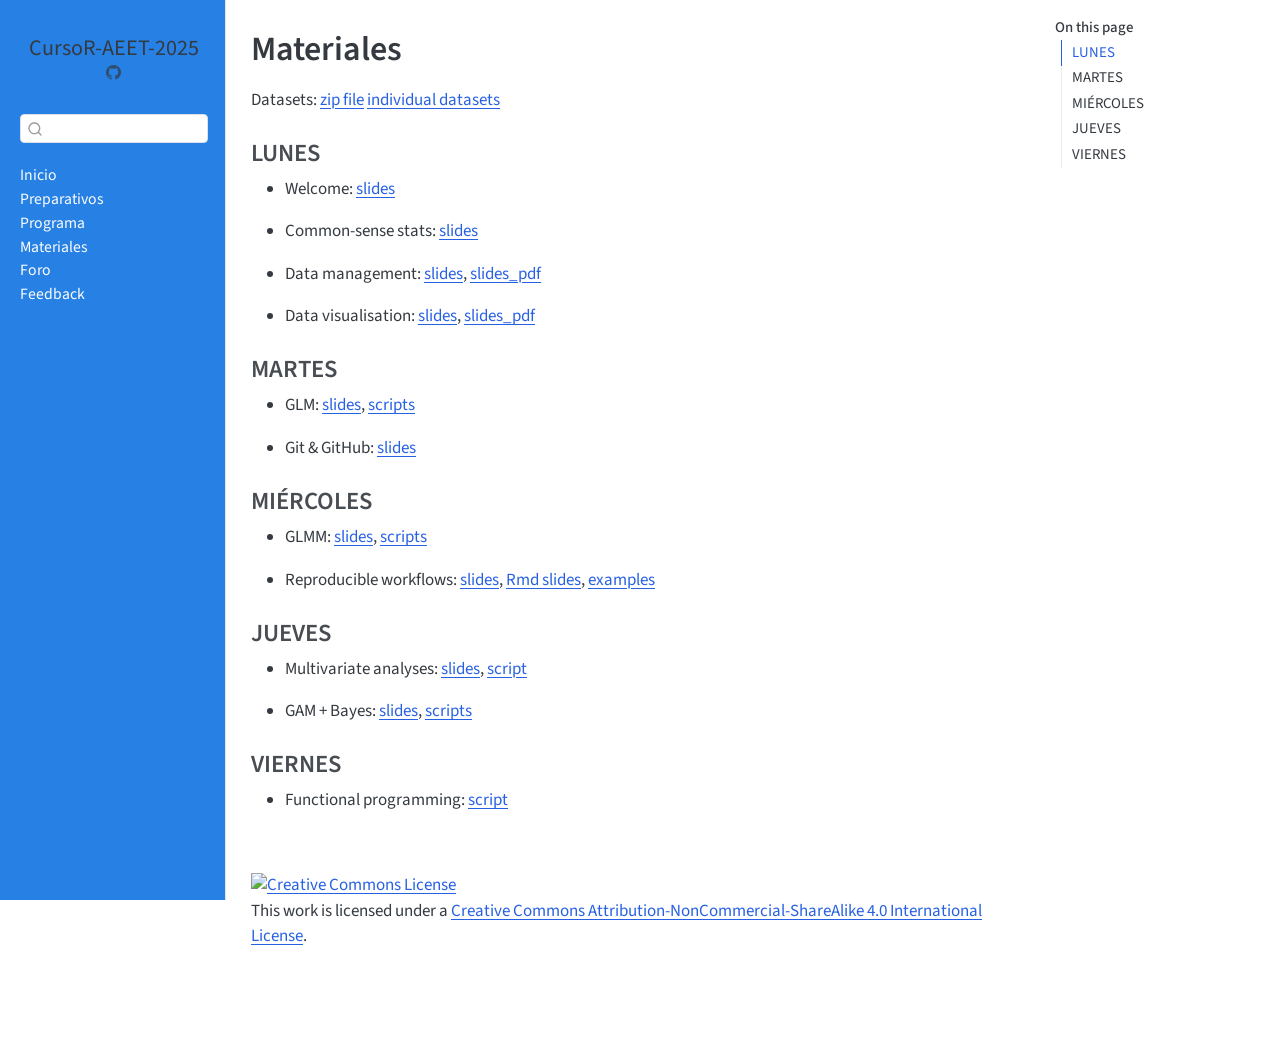
==== materiales.html @ 9ecbee2a "Built site for gh-pages" ====
<!DOCTYPE html>
<html xmlns="http://www.w3.org/1999/xhtml" lang="en" xml:lang="en"><head>

<meta charset="utf-8">
<meta name="generator" content="quarto-1.6.40">

<meta name="viewport" content="width=device-width, initial-scale=1.0, user-scalable=yes">


<title>Materiales – CursoR-AEET-2025</title>
<style>
code{white-space: pre-wrap;}
span.smallcaps{font-variant: small-caps;}
div.columns{display: flex; gap: min(4vw, 1.5em);}
div.column{flex: auto; overflow-x: auto;}
div.hanging-indent{margin-left: 1.5em; text-indent: -1.5em;}
ul.task-list{list-style: none;}
ul.task-list li input[type="checkbox"] {
  width: 0.8em;
  margin: 0 0.8em 0.2em -1em; /* quarto-specific, see https://github.com/quarto-dev/quarto-cli/issues/4556 */ 
  vertical-align: middle;
}
</style>


<script src="site_libs/quarto-nav/quarto-nav.js"></script>
<script src="site_libs/clipboard/clipboard.min.js"></script>
<script src="site_libs/quarto-search/autocomplete.umd.js"></script>
<script src="site_libs/quarto-search/fuse.min.js"></script>
<script src="site_libs/quarto-search/quarto-search.js"></script>
<meta name="quarto:offset" content="./">
<script src="site_libs/quarto-html/quarto.js"></script>
<script src="site_libs/quarto-html/popper.min.js"></script>
<script src="site_libs/quarto-html/tippy.umd.min.js"></script>
<script src="site_libs/quarto-html/anchor.min.js"></script>
<link href="site_libs/quarto-html/tippy.css" rel="stylesheet">
<link href="site_libs/quarto-html/quarto-syntax-highlighting-549806ee2085284f45b00abea8c6df48.css" rel="stylesheet" id="quarto-text-highlighting-styles">
<script src="site_libs/bootstrap/bootstrap.min.js"></script>
<link href="site_libs/bootstrap/bootstrap-icons.css" rel="stylesheet">
<link href="site_libs/bootstrap/bootstrap-47984fbaa3523df6e9d1047ab0828ab8.min.css" rel="stylesheet" append-hash="true" id="quarto-bootstrap" data-mode="light">
<script id="quarto-search-options" type="application/json">{
  "location": "sidebar",
  "copy-button": false,
  "collapse-after": 3,
  "panel-placement": "start",
  "type": "textbox",
  "limit": 50,
  "keyboard-shortcut": [
    "f",
    "/",
    "s"
  ],
  "show-item-context": false,
  "language": {
    "search-no-results-text": "No results",
    "search-matching-documents-text": "matching documents",
    "search-copy-link-title": "Copy link to search",
    "search-hide-matches-text": "Hide additional matches",
    "search-more-match-text": "more match in this document",
    "search-more-matches-text": "more matches in this document",
    "search-clear-button-title": "Clear",
    "search-text-placeholder": "",
    "search-detached-cancel-button-title": "Cancel",
    "search-submit-button-title": "Submit",
    "search-label": "Search"
  }
}</script>


</head>

<body class="nav-sidebar docked">

<div id="quarto-search-results"></div>
  <header id="quarto-header" class="headroom fixed-top">
  <nav class="quarto-secondary-nav">
    <div class="container-fluid d-flex">
      <button type="button" class="quarto-btn-toggle btn" data-bs-toggle="collapse" role="button" data-bs-target=".quarto-sidebar-collapse-item" aria-controls="quarto-sidebar" aria-expanded="false" aria-label="Toggle sidebar navigation" onclick="if (window.quartoToggleHeadroom) { window.quartoToggleHeadroom(); }">
        <i class="bi bi-layout-text-sidebar-reverse"></i>
      </button>
        <nav class="quarto-page-breadcrumbs" aria-label="breadcrumb"><ol class="breadcrumb"><li class="breadcrumb-item"><a href="./materiales.html">Materiales</a></li></ol></nav>
        <a class="flex-grow-1" role="navigation" data-bs-toggle="collapse" data-bs-target=".quarto-sidebar-collapse-item" aria-controls="quarto-sidebar" aria-expanded="false" aria-label="Toggle sidebar navigation" onclick="if (window.quartoToggleHeadroom) { window.quartoToggleHeadroom(); }">      
        </a>
      <button type="button" class="btn quarto-search-button" aria-label="Search" onclick="window.quartoOpenSearch();">
        <i class="bi bi-search"></i>
      </button>
    </div>
  </nav>
</header>
<!-- content -->
<div id="quarto-content" class="quarto-container page-columns page-rows-contents page-layout-article">
<!-- sidebar -->
  <nav id="quarto-sidebar" class="sidebar collapse collapse-horizontal quarto-sidebar-collapse-item sidebar-navigation docked overflow-auto">
    <div class="pt-lg-2 mt-2 text-center sidebar-header">
    <div class="sidebar-title mb-0 py-0">
      <a href="./">CursoR-AEET-2025</a> 
        <div class="sidebar-tools-main">
    <a href="https://github.com/Rstats-courses/CursoR-AEET-2025" title="GitHub" class="quarto-navigation-tool px-1" aria-label="GitHub"><i class="bi bi-github"></i></a>
</div>
    </div>
      </div>
        <div class="mt-2 flex-shrink-0 align-items-center">
        <div class="sidebar-search">
        <div id="quarto-search" class="" title="Search"></div>
        </div>
        </div>
    <div class="sidebar-menu-container"> 
    <ul class="list-unstyled mt-1">
        <li class="sidebar-item">
  <div class="sidebar-item-container"> 
  <a href="./index.html" class="sidebar-item-text sidebar-link">
 <span class="menu-text">Inicio</span></a>
  </div>
</li>
        <li class="sidebar-item">
  <div class="sidebar-item-container"> 
  <a href="./preparativos.html" class="sidebar-item-text sidebar-link">
 <span class="menu-text">Preparativos</span></a>
  </div>
</li>
        <li class="sidebar-item">
  <div class="sidebar-item-container"> 
  <a href="./programa.html" class="sidebar-item-text sidebar-link">
 <span class="menu-text">Programa</span></a>
  </div>
</li>
        <li class="sidebar-item">
  <div class="sidebar-item-container"> 
  <a href="./materiales.html" class="sidebar-item-text sidebar-link active">
 <span class="menu-text">Materiales</span></a>
  </div>
</li>
        <li class="sidebar-item">
  <div class="sidebar-item-container"> 
  <a href="https://github.com/Rstats-courses/CursoR-AEET-2025/discussions" class="sidebar-item-text sidebar-link">
 <span class="menu-text">Foro</span></a>
  </div>
</li>
        <li class="sidebar-item">
  <div class="sidebar-item-container"> 
  <a href="https://forms.gle/EftCaUgkzGRGEfFv8" class="sidebar-item-text sidebar-link">
 <span class="menu-text">Feedback</span></a>
  </div>
</li>
    </ul>
    </div>
</nav>
<div id="quarto-sidebar-glass" class="quarto-sidebar-collapse-item" data-bs-toggle="collapse" data-bs-target=".quarto-sidebar-collapse-item"></div>
<!-- margin-sidebar -->
    <div id="quarto-margin-sidebar" class="sidebar margin-sidebar">
        <nav id="TOC" role="doc-toc" class="toc-active">
    <h2 id="toc-title">On this page</h2>
   
  <ul>
  <li><a href="#lunes" id="toc-lunes" class="nav-link active" data-scroll-target="#lunes">LUNES</a></li>
  <li><a href="#martes" id="toc-martes" class="nav-link" data-scroll-target="#martes">MARTES</a></li>
  <li><a href="#miércoles" id="toc-miércoles" class="nav-link" data-scroll-target="#miércoles">MIÉRCOLES</a></li>
  <li><a href="#jueves" id="toc-jueves" class="nav-link" data-scroll-target="#jueves">JUEVES</a></li>
  <li><a href="#viernes" id="toc-viernes" class="nav-link" data-scroll-target="#viernes">VIERNES</a></li>
  </ul>
</nav>
    </div>
<!-- main -->
<main class="content" id="quarto-document-content">

<header id="title-block-header" class="quarto-title-block default">
<div class="quarto-title">
<h1 class="title">Materiales</h1>
</div>



<div class="quarto-title-meta">

    
  
    
  </div>
  


</header>


<p>Datasets: <a href="data/datasets.zip">zip file</a> <a href="https://github.com/Rstats-courses/CursoR-AEET-2025/tree/main/data">individual datasets</a></p>
<section id="lunes" class="level3">
<h3 class="anchored" data-anchor-id="lunes">LUNES</h3>
<ul>
<li><p>Welcome: <a href="slides/welcome.pdf">slides</a></p></li>
<li><p>Common-sense stats: <a href="slides/Common_Sense_Stats/CommonSense.html">slides</a></p></li>
<li><p>Data management: <a href="slides/data_management.html">slides</a>, <a href="slides/data_management.pdf">slides_pdf</a></p></li>
<li><p>Data visualisation: <a href="slides/data_visualization.html">slides</a>, <a href="slides/data_visualization.pdf">slides_pdf</a></p></li>
</ul>
</section>
<section id="martes" class="level3">
<h3 class="anchored" data-anchor-id="martes">MARTES</h3>
<ul>
<li><p>GLM: <a href="slides/GLM_etal.pdf">slides</a>, <a href="https://github.com/Rstats-courses/CursoR-AEET-2025/tree/main/scripts">scripts</a></p></li>
<li><p>Git &amp; GitHub: <a href="slides/github.html">slides</a></p></li>
</ul>
</section>
<section id="miércoles" class="level3">
<h3 class="anchored" data-anchor-id="miércoles">MIÉRCOLES</h3>
<ul>
<li><p>GLMM: <a href="slides/GLM_etal.pdf">slides</a>, <a href="https://github.com/Rstats-courses/CursoR-AEET-2025/tree/main/scripts">scripts</a></p></li>
<li><p>Reproducible workflows: <a href="slides/ReproducibleScience.pdf">slides</a>, <a href="slides/Rmarkdown_intro.html">Rmd slides</a>, <a href="scripts/Rmarkdown_examples.zip">examples</a></p></li>
</ul>
</section>
<section id="jueves" class="level3">
<h3 class="anchored" data-anchor-id="jueves">JUEVES</h3>
<ul>
<li><p>Multivariate analyses: <a href="slides/multivariate.html">slides</a>, <a href="scripts/multivariante_notes.R">script</a></p></li>
<li><p>GAM + Bayes: <a href="slides/GLM_etal.pdf">slides</a>, <a href="https://github.com/Rstats-courses/CursoR-AEET-2022/tree/main/scripts">scripts</a></p></li>
</ul>
</section>
<section id="viernes" class="level3">
<h3 class="anchored" data-anchor-id="viernes">VIERNES</h3>
<ul>
<li>Functional programming: <a href="scripts/Functional_programming.R">script</a></li>
</ul>
<p><br></p>
<p><a rel="license" href="http://creativecommons.org/licenses/by-nc-sa/4.0/"><img alt="Creative Commons License" style="border-width:0" src="https://i.creativecommons.org/l/by-nc-sa/4.0/88x31.png"></a><br>This work is licensed under a <a rel="license" href="http://creativecommons.org/licenses/by-nc-sa/4.0/">Creative Commons Attribution-NonCommercial-ShareAlike 4.0 International License</a>.</p>


</section>

</main> <!-- /main -->
<script id="quarto-html-after-body" type="application/javascript">
window.document.addEventListener("DOMContentLoaded", function (event) {
  const toggleBodyColorMode = (bsSheetEl) => {
    const mode = bsSheetEl.getAttribute("data-mode");
    const bodyEl = window.document.querySelector("body");
    if (mode === "dark") {
      bodyEl.classList.add("quarto-dark");
      bodyEl.classList.remove("quarto-light");
    } else {
      bodyEl.classList.add("quarto-light");
      bodyEl.classList.remove("quarto-dark");
    }
  }
  const toggleBodyColorPrimary = () => {
    const bsSheetEl = window.document.querySelector("link#quarto-bootstrap");
    if (bsSheetEl) {
      toggleBodyColorMode(bsSheetEl);
    }
  }
  toggleBodyColorPrimary();  
  const icon = "";
  const anchorJS = new window.AnchorJS();
  anchorJS.options = {
    placement: 'right',
    icon: icon
  };
  anchorJS.add('.anchored');
  const isCodeAnnotation = (el) => {
    for (const clz of el.classList) {
      if (clz.startsWith('code-annotation-')) {                     
        return true;
      }
    }
    return false;
  }
  const onCopySuccess = function(e) {
    // button target
    const button = e.trigger;
    // don't keep focus
    button.blur();
    // flash "checked"
    button.classList.add('code-copy-button-checked');
    var currentTitle = button.getAttribute("title");
    button.setAttribute("title", "Copied!");
    let tooltip;
    if (window.bootstrap) {
      button.setAttribute("data-bs-toggle", "tooltip");
      button.setAttribute("data-bs-placement", "left");
      button.setAttribute("data-bs-title", "Copied!");
      tooltip = new bootstrap.Tooltip(button, 
        { trigger: "manual", 
          customClass: "code-copy-button-tooltip",
          offset: [0, -8]});
      tooltip.show();    
    }
    setTimeout(function() {
      if (tooltip) {
        tooltip.hide();
        button.removeAttribute("data-bs-title");
        button.removeAttribute("data-bs-toggle");
        button.removeAttribute("data-bs-placement");
      }
      button.setAttribute("title", currentTitle);
      button.classList.remove('code-copy-button-checked');
    }, 1000);
    // clear code selection
    e.clearSelection();
  }
  const getTextToCopy = function(trigger) {
      const codeEl = trigger.previousElementSibling.cloneNode(true);
      for (const childEl of codeEl.children) {
        if (isCodeAnnotation(childEl)) {
          childEl.remove();
        }
      }
      return codeEl.innerText;
  }
  const clipboard = new window.ClipboardJS('.code-copy-button:not([data-in-quarto-modal])', {
    text: getTextToCopy
  });
  clipboard.on('success', onCopySuccess);
  if (window.document.getElementById('quarto-embedded-source-code-modal')) {
    const clipboardModal = new window.ClipboardJS('.code-copy-button[data-in-quarto-modal]', {
      text: getTextToCopy,
      container: window.document.getElementById('quarto-embedded-source-code-modal')
    });
    clipboardModal.on('success', onCopySuccess);
  }
    var localhostRegex = new RegExp(/^(?:http|https):\/\/localhost\:?[0-9]*\//);
    var mailtoRegex = new RegExp(/^mailto:/);
      var filterRegex = new RegExp("https:\/\/Rstats-courses\.github\.io\/CursoR-AEET-2025\/");
    var isInternal = (href) => {
        return filterRegex.test(href) || localhostRegex.test(href) || mailtoRegex.test(href);
    }
    // Inspect non-navigation links and adorn them if external
 	var links = window.document.querySelectorAll('a[href]:not(.nav-link):not(.navbar-brand):not(.toc-action):not(.sidebar-link):not(.sidebar-item-toggle):not(.pagination-link):not(.no-external):not([aria-hidden]):not(.dropdown-item):not(.quarto-navigation-tool):not(.about-link)');
    for (var i=0; i<links.length; i++) {
      const link = links[i];
      if (!isInternal(link.href)) {
        // undo the damage that might have been done by quarto-nav.js in the case of
        // links that we want to consider external
        if (link.dataset.originalHref !== undefined) {
          link.href = link.dataset.originalHref;
        }
      }
    }
  function tippyHover(el, contentFn, onTriggerFn, onUntriggerFn) {
    const config = {
      allowHTML: true,
      maxWidth: 500,
      delay: 100,
      arrow: false,
      appendTo: function(el) {
          return el.parentElement;
      },
      interactive: true,
      interactiveBorder: 10,
      theme: 'quarto',
      placement: 'bottom-start',
    };
    if (contentFn) {
      config.content = contentFn;
    }
    if (onTriggerFn) {
      config.onTrigger = onTriggerFn;
    }
    if (onUntriggerFn) {
      config.onUntrigger = onUntriggerFn;
    }
    window.tippy(el, config); 
  }
  const noterefs = window.document.querySelectorAll('a[role="doc-noteref"]');
  for (var i=0; i<noterefs.length; i++) {
    const ref = noterefs[i];
    tippyHover(ref, function() {
      // use id or data attribute instead here
      let href = ref.getAttribute('data-footnote-href') || ref.getAttribute('href');
      try { href = new URL(href).hash; } catch {}
      const id = href.replace(/^#\/?/, "");
      const note = window.document.getElementById(id);
      if (note) {
        return note.innerHTML;
      } else {
        return "";
      }
    });
  }
  const xrefs = window.document.querySelectorAll('a.quarto-xref');
  const processXRef = (id, note) => {
    // Strip column container classes
    const stripColumnClz = (el) => {
      el.classList.remove("page-full", "page-columns");
      if (el.children) {
        for (const child of el.children) {
          stripColumnClz(child);
        }
      }
    }
    stripColumnClz(note)
    if (id === null || id.startsWith('sec-')) {
      // Special case sections, only their first couple elements
      const container = document.createElement("div");
      if (note.children && note.children.length > 2) {
        container.appendChild(note.children[0].cloneNode(true));
        for (let i = 1; i < note.children.length; i++) {
          const child = note.children[i];
          if (child.tagName === "P" && child.innerText === "") {
            continue;
          } else {
            container.appendChild(child.cloneNode(true));
            break;
          }
        }
        if (window.Quarto?.typesetMath) {
          window.Quarto.typesetMath(container);
        }
        return container.innerHTML
      } else {
        if (window.Quarto?.typesetMath) {
          window.Quarto.typesetMath(note);
        }
        return note.innerHTML;
      }
    } else {
      // Remove any anchor links if they are present
      const anchorLink = note.querySelector('a.anchorjs-link');
      if (anchorLink) {
        anchorLink.remove();
      }
      if (window.Quarto?.typesetMath) {
        window.Quarto.typesetMath(note);
      }
      if (note.classList.contains("callout")) {
        return note.outerHTML;
      } else {
        return note.innerHTML;
      }
    }
  }
  for (var i=0; i<xrefs.length; i++) {
    const xref = xrefs[i];
    tippyHover(xref, undefined, function(instance) {
      instance.disable();
      let url = xref.getAttribute('href');
      let hash = undefined; 
      if (url.startsWith('#')) {
        hash = url;
      } else {
        try { hash = new URL(url).hash; } catch {}
      }
      if (hash) {
        const id = hash.replace(/^#\/?/, "");
        const note = window.document.getElementById(id);
        if (note !== null) {
          try {
            const html = processXRef(id, note.cloneNode(true));
            instance.setContent(html);
          } finally {
            instance.enable();
            instance.show();
          }
        } else {
          // See if we can fetch this
          fetch(url.split('#')[0])
          .then(res => res.text())
          .then(html => {
            const parser = new DOMParser();
            const htmlDoc = parser.parseFromString(html, "text/html");
            const note = htmlDoc.getElementById(id);
            if (note !== null) {
              const html = processXRef(id, note);
              instance.setContent(html);
            } 
          }).finally(() => {
            instance.enable();
            instance.show();
          });
        }
      } else {
        // See if we can fetch a full url (with no hash to target)
        // This is a special case and we should probably do some content thinning / targeting
        fetch(url)
        .then(res => res.text())
        .then(html => {
          const parser = new DOMParser();
          const htmlDoc = parser.parseFromString(html, "text/html");
          const note = htmlDoc.querySelector('main.content');
          if (note !== null) {
            // This should only happen for chapter cross references
            // (since there is no id in the URL)
            // remove the first header
            if (note.children.length > 0 && note.children[0].tagName === "HEADER") {
              note.children[0].remove();
            }
            const html = processXRef(null, note);
            instance.setContent(html);
          } 
        }).finally(() => {
          instance.enable();
          instance.show();
        });
      }
    }, function(instance) {
    });
  }
      let selectedAnnoteEl;
      const selectorForAnnotation = ( cell, annotation) => {
        let cellAttr = 'data-code-cell="' + cell + '"';
        let lineAttr = 'data-code-annotation="' +  annotation + '"';
        const selector = 'span[' + cellAttr + '][' + lineAttr + ']';
        return selector;
      }
      const selectCodeLines = (annoteEl) => {
        const doc = window.document;
        const targetCell = annoteEl.getAttribute("data-target-cell");
        const targetAnnotation = annoteEl.getAttribute("data-target-annotation");
        const annoteSpan = window.document.querySelector(selectorForAnnotation(targetCell, targetAnnotation));
        const lines = annoteSpan.getAttribute("data-code-lines").split(",");
        const lineIds = lines.map((line) => {
          return targetCell + "-" + line;
        })
        let top = null;
        let height = null;
        let parent = null;
        if (lineIds.length > 0) {
            //compute the position of the single el (top and bottom and make a div)
            const el = window.document.getElementById(lineIds[0]);
            top = el.offsetTop;
            height = el.offsetHeight;
            parent = el.parentElement.parentElement;
          if (lineIds.length > 1) {
            const lastEl = window.document.getElementById(lineIds[lineIds.length - 1]);
            const bottom = lastEl.offsetTop + lastEl.offsetHeight;
            height = bottom - top;
          }
          if (top !== null && height !== null && parent !== null) {
            // cook up a div (if necessary) and position it 
            let div = window.document.getElementById("code-annotation-line-highlight");
            if (div === null) {
              div = window.document.createElement("div");
              div.setAttribute("id", "code-annotation-line-highlight");
              div.style.position = 'absolute';
              parent.appendChild(div);
            }
            div.style.top = top - 2 + "px";
            div.style.height = height + 4 + "px";
            div.style.left = 0;
            let gutterDiv = window.document.getElementById("code-annotation-line-highlight-gutter");
            if (gutterDiv === null) {
              gutterDiv = window.document.createElement("div");
              gutterDiv.setAttribute("id", "code-annotation-line-highlight-gutter");
              gutterDiv.style.position = 'absolute';
              const codeCell = window.document.getElementById(targetCell);
              const gutter = codeCell.querySelector('.code-annotation-gutter');
              gutter.appendChild(gutterDiv);
            }
            gutterDiv.style.top = top - 2 + "px";
            gutterDiv.style.height = height + 4 + "px";
          }
          selectedAnnoteEl = annoteEl;
        }
      };
      const unselectCodeLines = () => {
        const elementsIds = ["code-annotation-line-highlight", "code-annotation-line-highlight-gutter"];
        elementsIds.forEach((elId) => {
          const div = window.document.getElementById(elId);
          if (div) {
            div.remove();
          }
        });
        selectedAnnoteEl = undefined;
      };
        // Handle positioning of the toggle
    window.addEventListener(
      "resize",
      throttle(() => {
        elRect = undefined;
        if (selectedAnnoteEl) {
          selectCodeLines(selectedAnnoteEl);
        }
      }, 10)
    );
    function throttle(fn, ms) {
    let throttle = false;
    let timer;
      return (...args) => {
        if(!throttle) { // first call gets through
            fn.apply(this, args);
            throttle = true;
        } else { // all the others get throttled
            if(timer) clearTimeout(timer); // cancel #2
            timer = setTimeout(() => {
              fn.apply(this, args);
              timer = throttle = false;
            }, ms);
        }
      };
    }
      // Attach click handler to the DT
      const annoteDls = window.document.querySelectorAll('dt[data-target-cell]');
      for (const annoteDlNode of annoteDls) {
        annoteDlNode.addEventListener('click', (event) => {
          const clickedEl = event.target;
          if (clickedEl !== selectedAnnoteEl) {
            unselectCodeLines();
            const activeEl = window.document.querySelector('dt[data-target-cell].code-annotation-active');
            if (activeEl) {
              activeEl.classList.remove('code-annotation-active');
            }
            selectCodeLines(clickedEl);
            clickedEl.classList.add('code-annotation-active');
          } else {
            // Unselect the line
            unselectCodeLines();
            clickedEl.classList.remove('code-annotation-active');
          }
        });
      }
  const findCites = (el) => {
    const parentEl = el.parentElement;
    if (parentEl) {
      const cites = parentEl.dataset.cites;
      if (cites) {
        return {
          el,
          cites: cites.split(' ')
        };
      } else {
        return findCites(el.parentElement)
      }
    } else {
      return undefined;
    }
  };
  var bibliorefs = window.document.querySelectorAll('a[role="doc-biblioref"]');
  for (var i=0; i<bibliorefs.length; i++) {
    const ref = bibliorefs[i];
    const citeInfo = findCites(ref);
    if (citeInfo) {
      tippyHover(citeInfo.el, function() {
        var popup = window.document.createElement('div');
        citeInfo.cites.forEach(function(cite) {
          var citeDiv = window.document.createElement('div');
          citeDiv.classList.add('hanging-indent');
          citeDiv.classList.add('csl-entry');
          var biblioDiv = window.document.getElementById('ref-' + cite);
          if (biblioDiv) {
            citeDiv.innerHTML = biblioDiv.innerHTML;
          }
          popup.appendChild(citeDiv);
        });
        return popup.innerHTML;
      });
    }
  }
});
</script>
</div> <!-- /content -->




</body></html>
---- site_libs/quarto-html/tippy.css ----
.tippy-box[data-animation=fade][data-state=hidden]{opacity:0}[data-tippy-root]{max-width:calc(100vw - 10px)}.tippy-box{position:relative;background-color:#333;color:#fff;border-radius:4px;font-size:14px;line-height:1.4;white-space:normal;outline:0;transition-property:transform,visibility,opacity}.tippy-box[data-placement^=top]>.tippy-arrow{bottom:0}.tippy-box[data-placement^=top]>.tippy-arrow:before{bottom:-7px;left:0;border-width:8px 8px 0;border-top-color:initial;transform-origin:center top}.tippy-box[data-placement^=bottom]>.tippy-arrow{top:0}.tippy-box[data-placement^=bottom]>.tippy-arrow:before{top:-7px;left:0;border-width:0 8px 8px;border-bottom-color:initial;transform-origin:center bottom}.tippy-box[data-placement^=left]>.tippy-arrow{right:0}.tippy-box[data-placement^=left]>.tippy-arrow:before{border-width:8px 0 8px 8px;border-left-color:initial;right:-7px;transform-origin:center left}.tippy-box[data-placement^=right]>.tippy-arrow{left:0}.tippy-box[data-placement^=right]>.tippy-arrow:before{left:-7px;border-width:8px 8px 8px 0;border-right-color:initial;transform-origin:center right}.tippy-box[data-inertia][data-state=visible]{transition-timing-function:cubic-bezier(.54,1.5,.38,1.11)}.tippy-arrow{width:16px;height:16px;color:#333}.tippy-arrow:before{content:"";position:absolute;border-color:transparent;border-style:solid}.tippy-content{position:relative;padding:5px 9px;z-index:1}
---- site_libs/quarto-html/quarto-syntax-highlighting-549806ee2085284f45b00abea8c6df48.css ----
/* quarto syntax highlight colors */
:root {
  --quarto-hl-ot-color: #003B4F;
  --quarto-hl-at-color: #657422;
  --quarto-hl-ss-color: #20794D;
  --quarto-hl-an-color: #5E5E5E;
  --quarto-hl-fu-color: #4758AB;
  --quarto-hl-st-color: #20794D;
  --quarto-hl-cf-color: #003B4F;
  --quarto-hl-op-color: #5E5E5E;
  --quarto-hl-er-color: #AD0000;
  --quarto-hl-bn-color: #AD0000;
  --quarto-hl-al-color: #AD0000;
  --quarto-hl-va-color: #111111;
  --quarto-hl-bu-color: inherit;
  --quarto-hl-ex-color: inherit;
  --quarto-hl-pp-color: #AD0000;
  --quarto-hl-in-color: #5E5E5E;
  --quarto-hl-vs-color: #20794D;
  --quarto-hl-wa-color: #5E5E5E;
  --quarto-hl-do-color: #5E5E5E;
  --quarto-hl-im-color: #00769E;
  --quarto-hl-ch-color: #20794D;
  --quarto-hl-dt-color: #AD0000;
  --quarto-hl-fl-color: #AD0000;
  --quarto-hl-co-color: #5E5E5E;
  --quarto-hl-cv-color: #5E5E5E;
  --quarto-hl-cn-color: #8f5902;
  --quarto-hl-sc-color: #5E5E5E;
  --quarto-hl-dv-color: #AD0000;
  --quarto-hl-kw-color: #003B4F;
}

/* other quarto variables */
:root {
  --quarto-font-monospace: SFMono-Regular, Menlo, Monaco, Consolas, "Liberation Mono", "Courier New", monospace;
}

pre > code.sourceCode > span {
  color: #003B4F;
}

code span {
  color: #003B4F;
}

code.sourceCode > span {
  color: #003B4F;
}

div.sourceCode,
div.sourceCode pre.sourceCode {
  color: #003B4F;
}

code span.ot {
  color: #003B4F;
  font-style: inherit;
}

code span.at {
  color: #657422;
  font-style: inherit;
}

code span.ss {
  color: #20794D;
  font-style: inherit;
}

code span.an {
  color: #5E5E5E;
  font-style: inherit;
}

code span.fu {
  color: #4758AB;
  font-style: inherit;
}

code span.st {
  color: #20794D;
  font-style: inherit;
}

code span.cf {
  color: #003B4F;
  font-weight: bold;
  font-style: inherit;
}

code span.op {
  color: #5E5E5E;
  font-style: inherit;
}

code span.er {
  color: #AD0000;
  font-style: inherit;
}

code span.bn {
  color: #AD0000;
  font-style: inherit;
}

code span.al {
  color: #AD0000;
  font-style: inherit;
}

code span.va {
  color: #111111;
  font-style: inherit;
}

code span.bu {
  font-style: inherit;
}

code span.ex {
  font-style: inherit;
}

code span.pp {
  color: #AD0000;
  font-style: inherit;
}

code span.in {
  color: #5E5E5E;
  font-style: inherit;
}

code span.vs {
  color: #20794D;
  font-style: inherit;
}

code span.wa {
  color: #5E5E5E;
  font-style: italic;
}

code span.do {
  color: #5E5E5E;
  font-style: italic;
}

code span.im {
  color: #00769E;
  font-style: inherit;
}

code span.ch {
  color: #20794D;
  font-style: inherit;
}

code span.dt {
  color: #AD0000;
  font-style: inherit;
}

code span.fl {
  color: #AD0000;
  font-style: inherit;
}

code span.co {
  color: #5E5E5E;
  font-style: inherit;
}

code span.cv {
  color: #5E5E5E;
  font-style: italic;
}

code span.cn {
  color: #8f5902;
  font-style: inherit;
}

code span.sc {
  color: #5E5E5E;
  font-style: inherit;
}

code span.dv {
  color: #AD0000;
  font-style: inherit;
}

code span.kw {
  color: #003B4F;
  font-weight: bold;
  font-style: inherit;
}

.prevent-inlining {
  content: "</";
}

/*# sourceMappingURL=ae99138f4fbc2fb4c9f5e5cd69c22459.css.map */
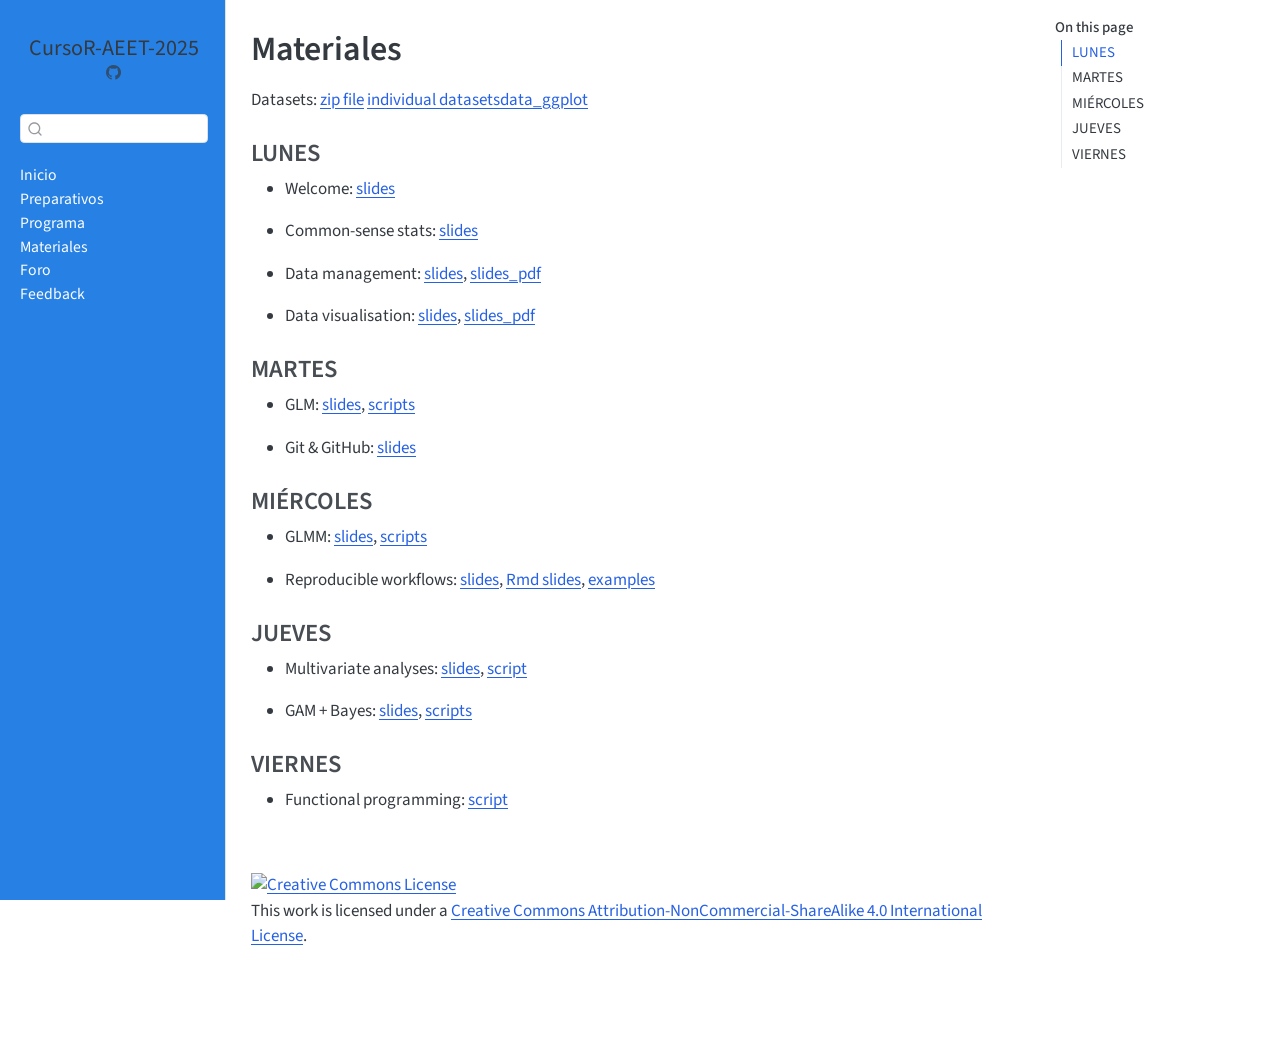
==== commit 2c16352a: "Built site for gh-pages" ====
--- a/materiales.html
+++ b/materiales.html
@@ -182,7 +182,7 @@
 </header>
 
 
-<p>Datasets: <a href="data/datasets.zip">zip file</a> <a href="https://github.com/Rstats-courses/CursoR-AEET-2025/tree/main/data">individual datasets</a></p>
+<p>Datasets: <a href="data/datasets.zip">zip file</a> <a href="https://github.com/Rstats-courses/CursoR-AEET-2025/tree/main/data">individual datasets</a><a href="data/data_clean.csv">data_ggplot</a></p>
 <section id="lunes" class="level3">
 <h3 class="anchored" data-anchor-id="lunes">LUNES</h3>
 <ul>
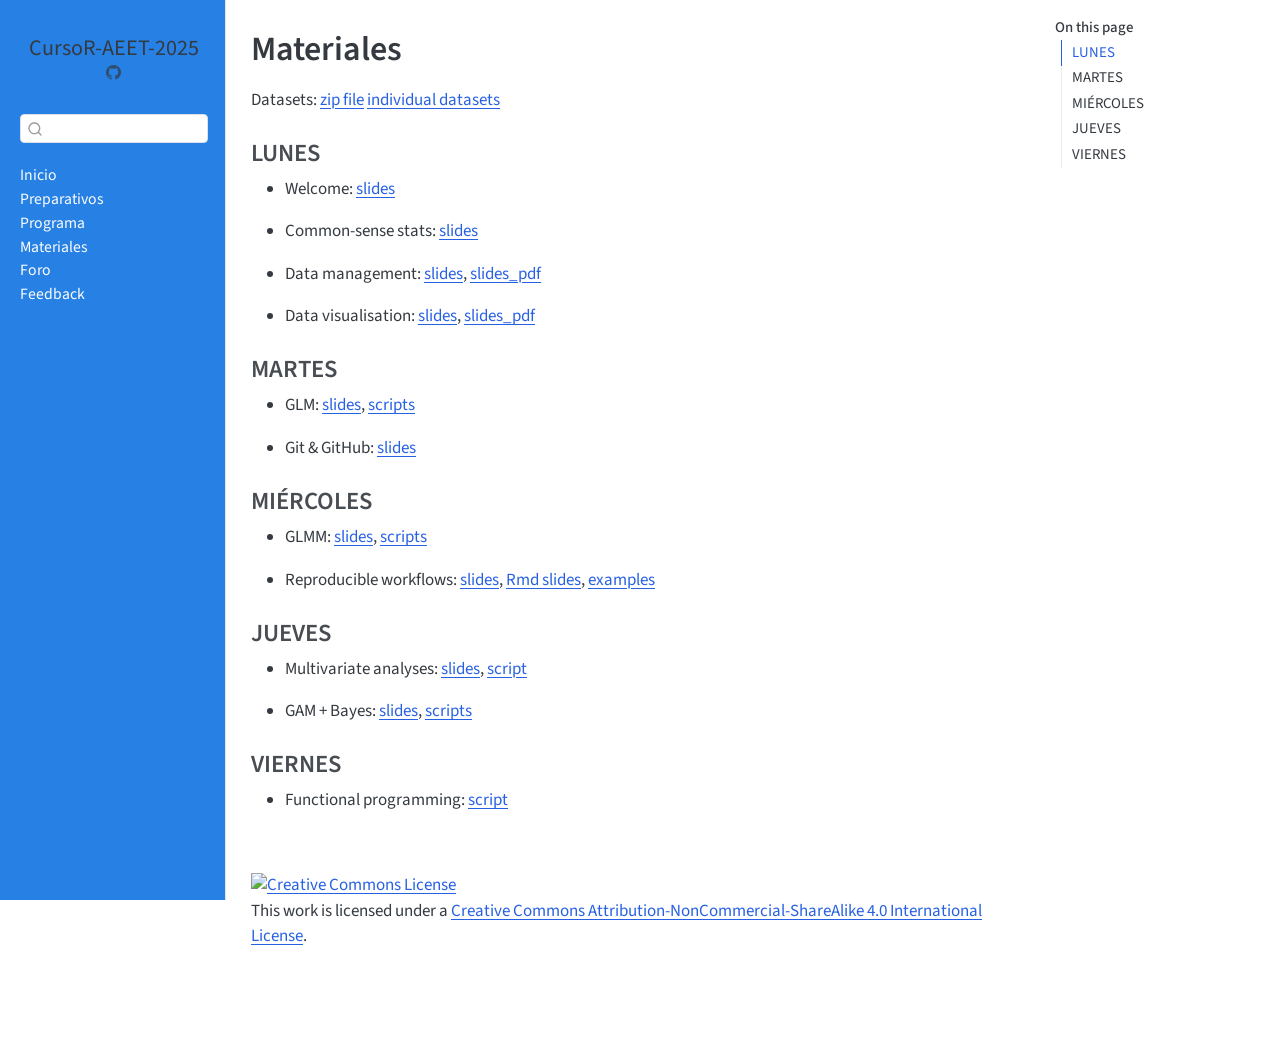
==== commit 6f43c09d: "Built site for gh-pages" ====
--- a/materiales.html
+++ b/materiales.html
@@ -182,7 +182,7 @@
 </header>
 
 
-<p>Datasets: <a href="data/datasets.zip">zip file</a> <a href="https://github.com/Rstats-courses/CursoR-AEET-2025/tree/main/data">individual datasets</a><a href="data/data_clean.csv">data_ggplot</a></p>
+<p>Datasets: <a href="data/datasets.zip">zip file</a> <a href="https://github.com/Rstats-courses/CursoR-AEET-2025/tree/main/data">individual datasets</a></p>
 <section id="lunes" class="level3">
 <h3 class="anchored" data-anchor-id="lunes">LUNES</h3>
 <ul>
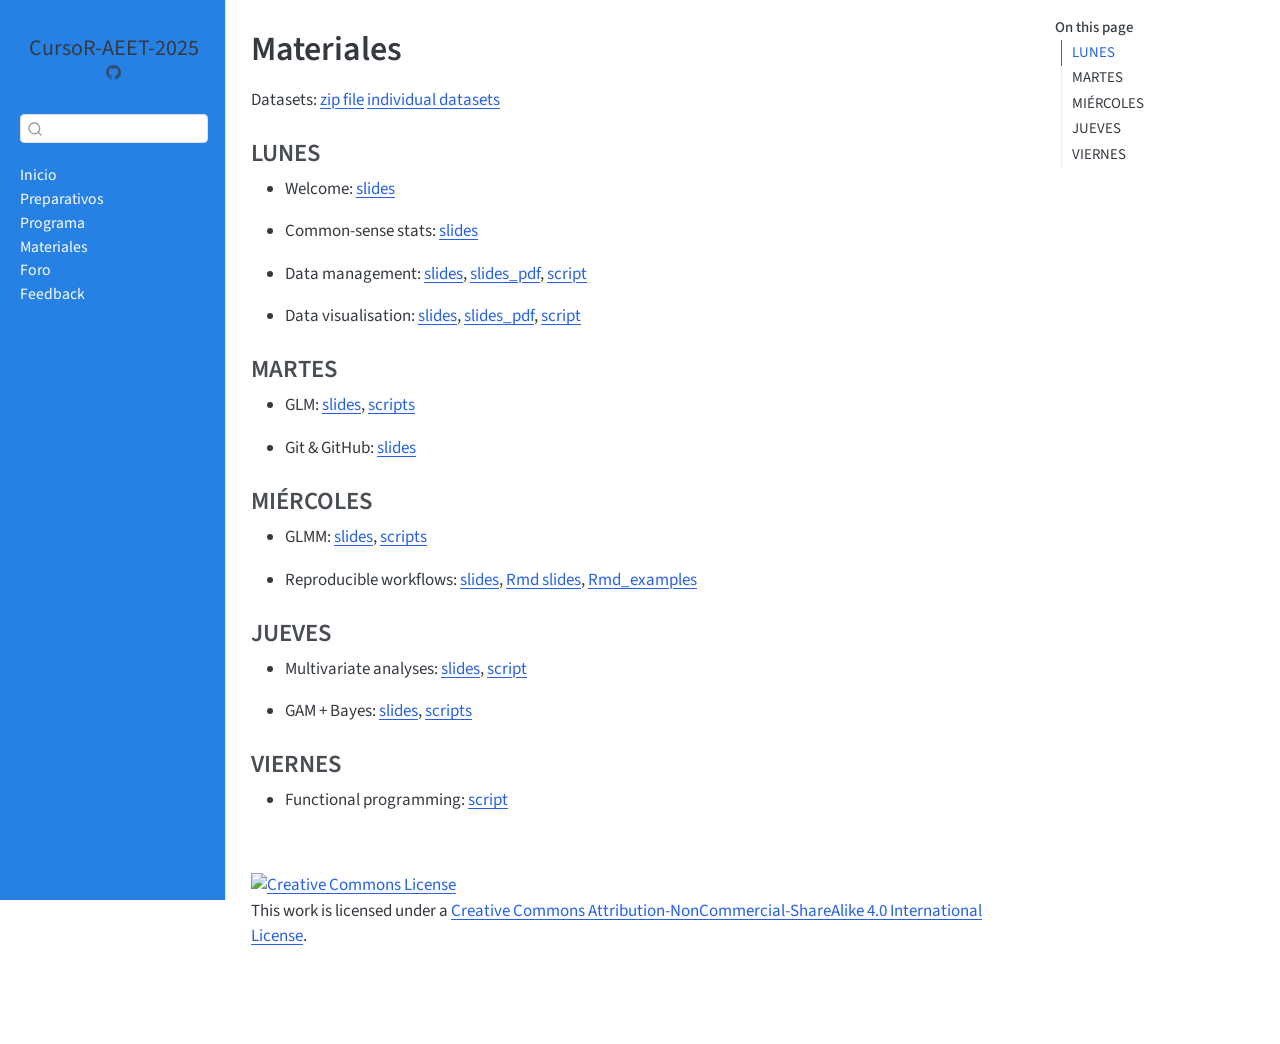
==== commit 5106f722: "Built site for gh-pages" ====
--- a/materiales.html
+++ b/materiales.html
@@ -188,29 +188,29 @@
 <ul>
 <li><p>Welcome: <a href="slides/welcome.pdf">slides</a></p></li>
 <li><p>Common-sense stats: <a href="slides/Common_Sense_Stats/CommonSense.html">slides</a></p></li>
-<li><p>Data management: <a href="slides/data_management.html">slides</a>, <a href="slides/data_management.pdf">slides_pdf</a></p></li>
-<li><p>Data visualisation: <a href="slides/data_visualization.html">slides</a>, <a href="slides/data_visualization.pdf">slides_pdf</a></p></li>
+<li><p>Data management: <a href="slides/data_management.html">slides</a>, <a href="slides/data_management.pdf">slides_pdf</a>, <a href="scripts/data_management.R">script</a></p></li>
+<li><p>Data visualisation: <a href="slides/data_visualization.html">slides</a>, <a href="slides/data_visualization.pdf">slides_pdf</a>, <a href="scripts/data_visualization.R">script</a></p></li>
 </ul>
 </section>
 <section id="martes" class="level3">
 <h3 class="anchored" data-anchor-id="martes">MARTES</h3>
 <ul>
-<li><p>GLM: <a href="slides/GLM_etal.pdf">slides</a>, <a href="https://github.com/Rstats-courses/CursoR-AEET-2025/tree/main/scripts">scripts</a></p></li>
+<li><p>GLM: <a href="slides/GLMs.pdf">slides</a>, <a href="https://github.com/Rstats-courses/CursoR-AEET-2025/tree/main/scripts">scripts</a></p></li>
 <li><p>Git &amp; GitHub: <a href="slides/github.html">slides</a></p></li>
 </ul>
 </section>
 <section id="miércoles" class="level3">
 <h3 class="anchored" data-anchor-id="miércoles">MIÉRCOLES</h3>
 <ul>
-<li><p>GLMM: <a href="slides/GLM_etal.pdf">slides</a>, <a href="https://github.com/Rstats-courses/CursoR-AEET-2025/tree/main/scripts">scripts</a></p></li>
-<li><p>Reproducible workflows: <a href="slides/ReproducibleScience.pdf">slides</a>, <a href="slides/Rmarkdown_intro.html">Rmd slides</a>, <a href="scripts/Rmarkdown_examples.zip">examples</a></p></li>
+<li><p>GLMM: <a href="slides/GLMs.pdf">slides</a>, <a href="https://github.com/Rstats-courses/CursoR-AEET-2025/tree/main/scripts">scripts</a></p></li>
+<li><p>Reproducible workflows: <a href="slides/ReproducibleScience.pdf">slides</a>, <a href="slides/Rmarkdown_intro.html">Rmd slides</a>, <a href="scripts/Rmd_examples.zip">Rmd_examples</a></p></li>
 </ul>
 </section>
 <section id="jueves" class="level3">
 <h3 class="anchored" data-anchor-id="jueves">JUEVES</h3>
 <ul>
 <li><p>Multivariate analyses: <a href="slides/multivariate.html">slides</a>, <a href="scripts/multivariante_notes.R">script</a></p></li>
-<li><p>GAM + Bayes: <a href="slides/GLM_etal.pdf">slides</a>, <a href="https://github.com/Rstats-courses/CursoR-AEET-2022/tree/main/scripts">scripts</a></p></li>
+<li><p>GAM + Bayes: <a href="slides/GLMs.pdf">slides</a>, <a href="https://github.com/Rstats-courses/CursoR-AEET-2022/tree/main/scripts">scripts</a></p></li>
 </ul>
 </section>
 <section id="viernes" class="level3">
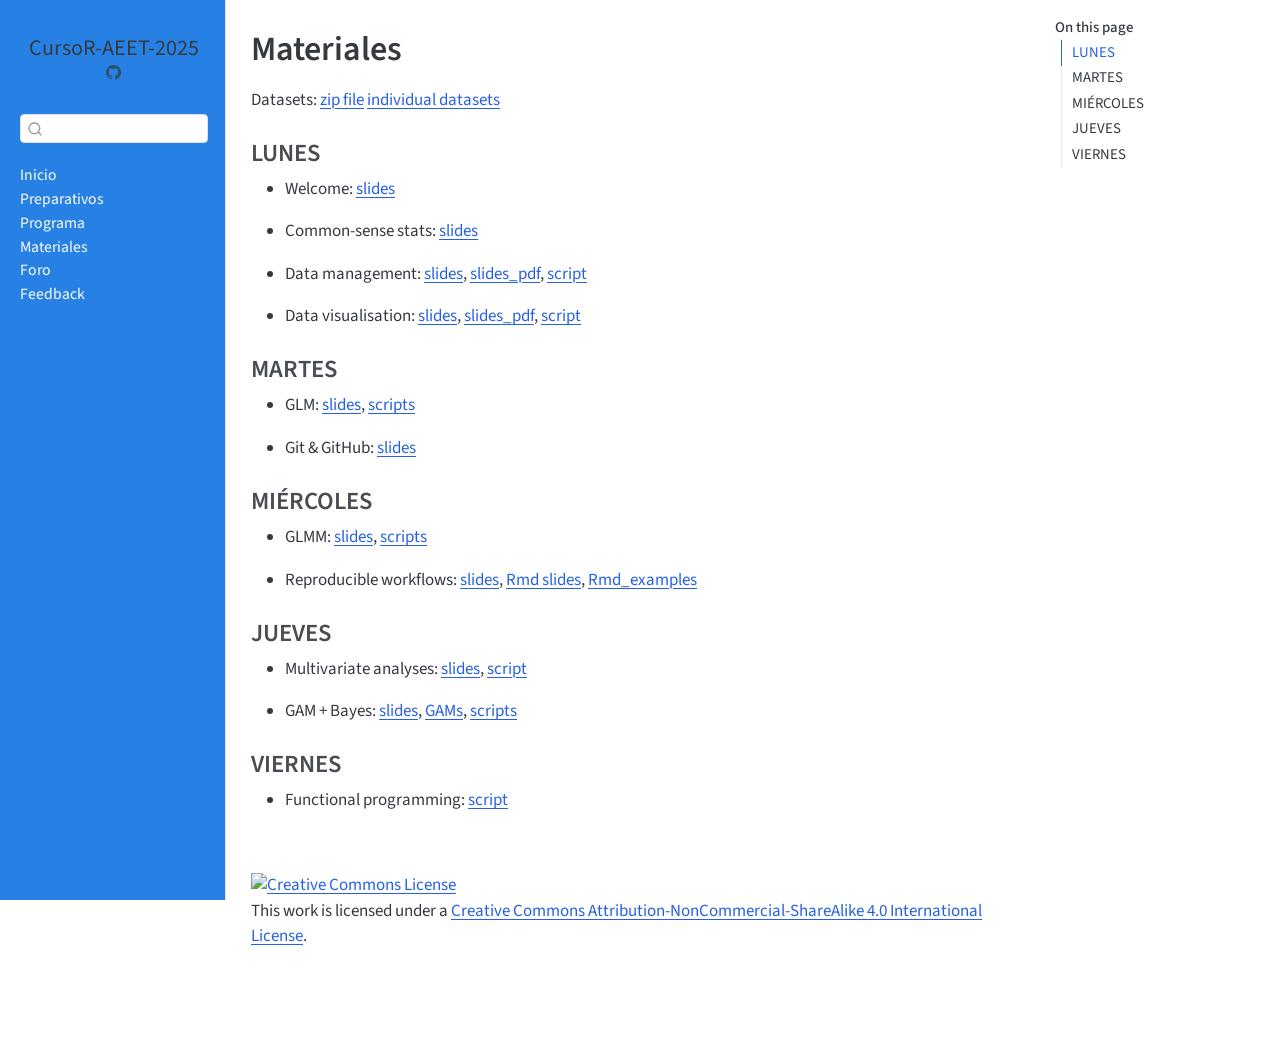
==== commit 32e5e8ed: "Built site for gh-pages" ====
--- a/materiales.html
+++ b/materiales.html
@@ -210,7 +210,7 @@
 <h3 class="anchored" data-anchor-id="jueves">JUEVES</h3>
 <ul>
 <li><p>Multivariate analyses: <a href="slides/multivariate.html">slides</a>, <a href="scripts/multivariante_notes.R">script</a></p></li>
-<li><p>GAM + Bayes: <a href="slides/GLMs.pdf">slides</a>, <a href="https://github.com/Rstats-courses/CursoR-AEET-2022/tree/main/scripts">scripts</a></p></li>
+<li><p>GAM + Bayes: <a href="slides/GLMs.pdf">slides</a>, <a href="slides/GAMs.pdf">GAMs</a>, <a href="https://github.com/Rstats-courses/CursoR-AEET-2022/tree/main/scripts">scripts</a></p></li>
 </ul>
 </section>
 <section id="viernes" class="level3">
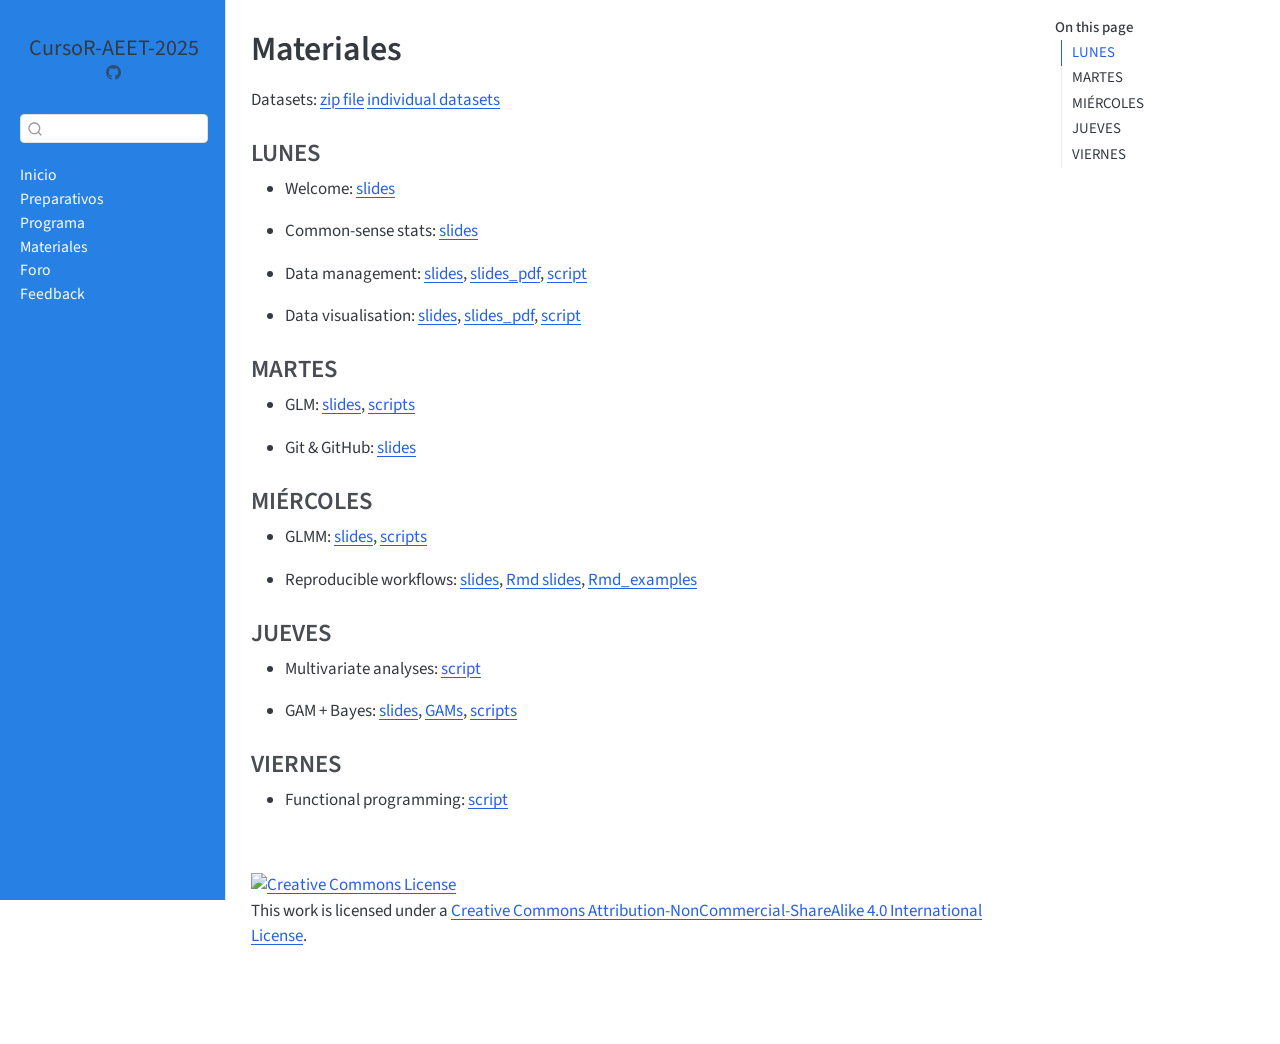
==== commit 8ab88694: "Built site for gh-pages" ====
--- a/materiales.html
+++ b/materiales.html
@@ -209,7 +209,7 @@
 <section id="jueves" class="level3">
 <h3 class="anchored" data-anchor-id="jueves">JUEVES</h3>
 <ul>
-<li><p>Multivariate analyses: <a href="slides/multivariate.html">slides</a>, <a href="scripts/multivariante_notes.R">script</a></p></li>
+<li><p>Multivariate analyses: <a href="scripts/multivariante_notes.R">script</a></p></li>
 <li><p>GAM + Bayes: <a href="slides/GLMs.pdf">slides</a>, <a href="slides/GAMs.pdf">GAMs</a>, <a href="https://github.com/Rstats-courses/CursoR-AEET-2022/tree/main/scripts">scripts</a></p></li>
 </ul>
 </section>
